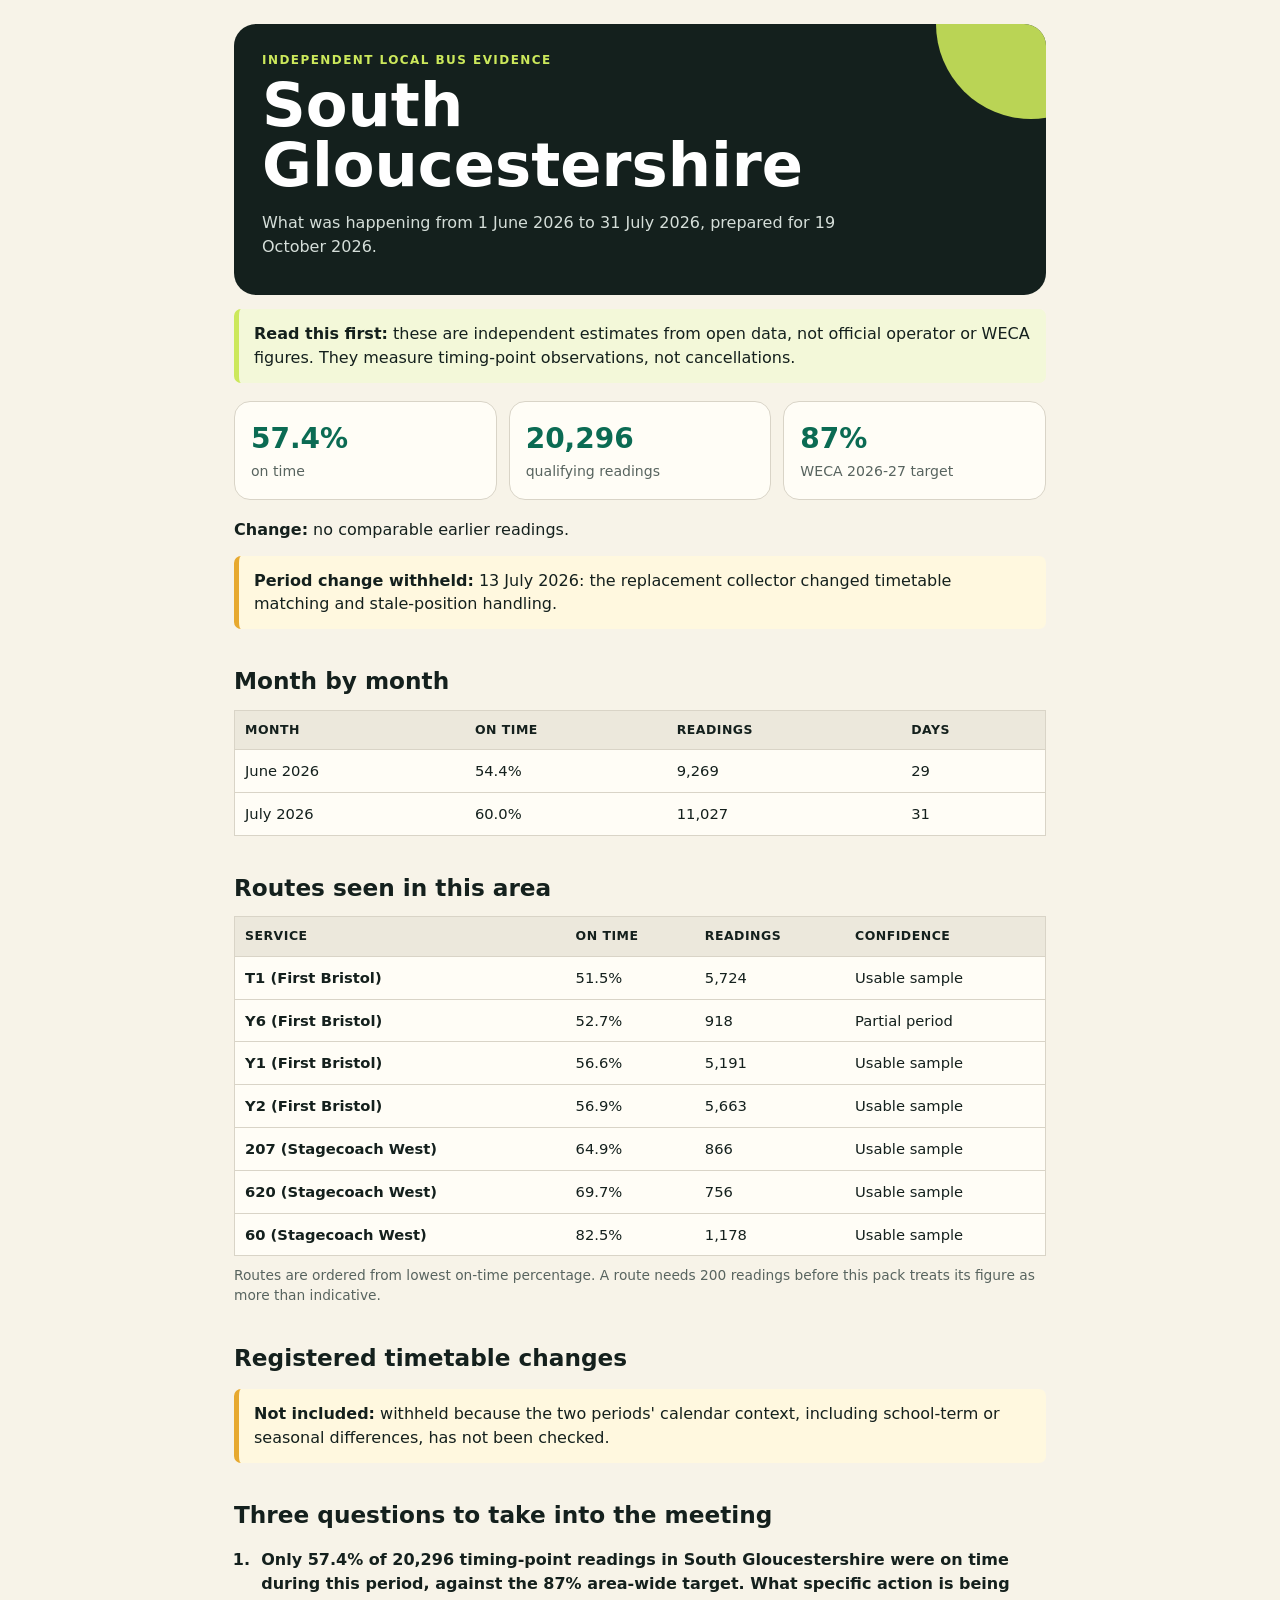
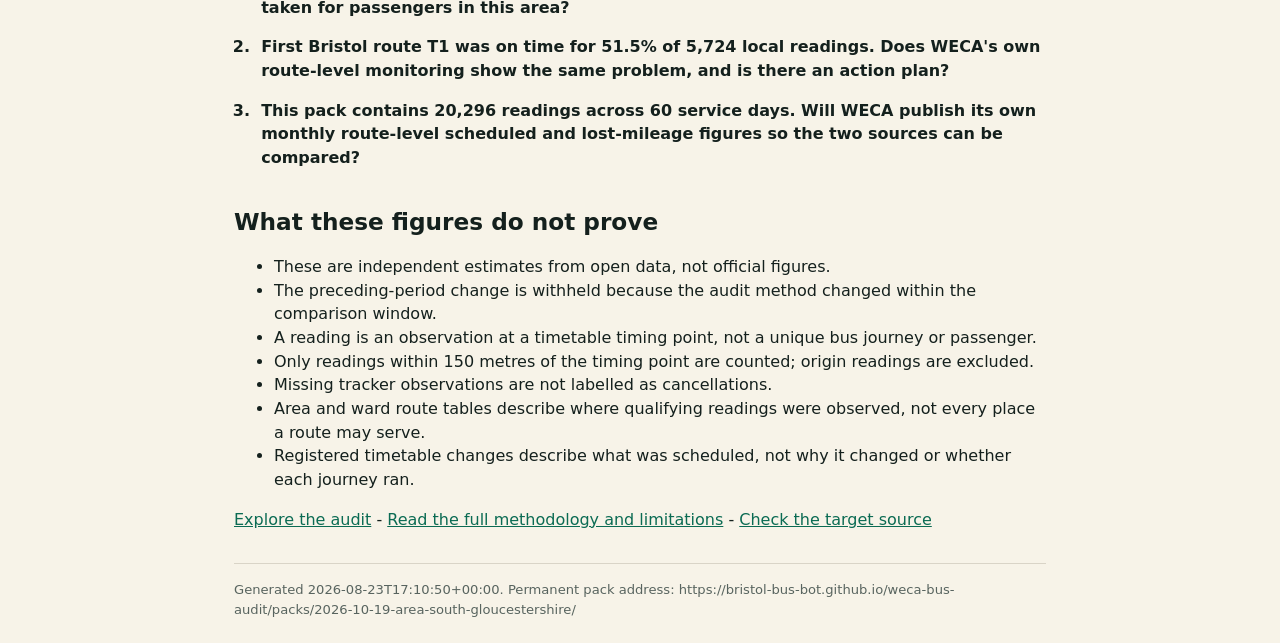
==== docs/packs/2026-10-19-area-south-gloucestershire/index.html @ 87310a8c "Data update 2026-08-23T17:13Z" ====
<!doctype html>
<html lang="en"><head><meta charset="utf-8">
<meta name="viewport" content="width=device-width,initial-scale=1">
<title>Local bus evidence - South Gloucestershire</title>
<style>
:root{--ink:#14201d;--muted:#58645f;--paper:#f7f3e8;--card:#fffdf6;--green:#0b6b53;--lime:#cce85b;--amber:#e7a92f;--red:#b73a3a;--line:#d9d4c7}
*{box-sizing:border-box} body{margin:0;background:var(--paper);color:var(--ink);font:16px/1.48 system-ui,-apple-system,Segoe UI,sans-serif}
main{max-width:860px;margin:auto;padding:24px} header{background:var(--ink);color:white;padding:28px;border-radius:22px;position:relative;overflow:hidden}
header:after{content:"";position:absolute;width:190px;height:190px;border-radius:50%;background:var(--lime);right:-80px;top:-95px;opacity:.9}
.eyebrow{text-transform:uppercase;letter-spacing:.12em;font-size:.75rem;color:var(--lime);font-weight:800} h1{font-size:clamp(2rem,8vw,3.8rem);line-height:.98;margin:.4rem 0 1rem;max-width:650px}
h2{margin:2.2rem 0 .7rem;font-size:1.45rem} p{margin:.55rem 0} .period{color:#d5ded9;max-width:620px} .cards{display:grid;grid-template-columns:repeat(3,1fr);gap:12px;margin:18px 0}
.card{background:var(--card);border:1px solid var(--line);border-radius:16px;padding:16px} .card b{display:block;font-size:1.75rem;color:var(--green)} .card span{color:var(--muted);font-size:.88rem}
.callout,.withheld{border-left:5px solid var(--amber);background:#fff8df;padding:13px 15px;border-radius:7px;margin:14px 0} .callout{border-color:var(--lime);background:#f3f8d9}
table{width:100%;border-collapse:collapse;background:var(--card);border:1px solid var(--line);font-size:.92rem} th,td{text-align:left;padding:10px;border-bottom:1px solid var(--line)} th{background:#ece8dc;font-size:.78rem;text-transform:uppercase;letter-spacing:.04em}
ol.questions{padding-left:1.35rem} ol.questions li{margin:0 0 1rem;padding-left:.35rem;font-weight:650} .note,.small{font-size:.86rem;color:var(--muted)} .links a{color:var(--green)} footer{border-top:1px solid var(--line);margin-top:2rem;padding-top:1rem;color:var(--muted);font-size:.82rem}
@media(max-width:620px){main{padding:12px}header{padding:22px;border-radius:16px}.cards{grid-template-columns:1fr}table{font-size:.82rem}th,td{padding:8px 6px}}
@media print{body{background:white}main{max-width:none;padding:0}header{border-radius:0}.card,table{break-inside:avoid}a{color:inherit}}
</style></head><body><main>
<header><div class="eyebrow">Independent local bus evidence</div>
<h1>South Gloucestershire</h1>
<p class="period">What was happening from 1 June 2026 to 31 July 2026, prepared for 19 October 2026.</p></header>
<div class="callout"><strong>Read this first:</strong> these are independent estimates from open data, not official operator or WECA figures. They measure timing-point observations, not cancellations.</div>
<section class="cards"><div class="card"><b>57.4%</b><span>on time</span></div>
<div class="card"><b>20,296</b><span>qualifying readings</span></div>
<div class="card"><b>87%</b><span>WECA 2026-27 target</span></div></section>

<p><strong>Change:</strong> no comparable earlier readings.</p>
<p class="withheld"><strong>Period change withheld:</strong> 13 July 2026: the replacement collector changed timetable matching and stale-position handling.</p>
<h2>Month by month</h2><table><thead><tr><th>Month</th><th>On time</th><th>Readings</th><th>Days</th></tr></thead><tbody><tr><td>June 2026</td><td>54.4%</td><td>9,269</td><td>29</td></tr><tr><td>July 2026</td><td>60.0%</td><td>11,027</td><td>31</td></tr></tbody></table>
<h2>Routes seen in this area</h2><table><thead><tr><th>Service</th><th>On time</th><th>Readings</th><th>Confidence</th></tr></thead><tbody><tr><td><strong>T1 (First Bristol)</strong></td><td>51.5%</td><td>5,724</td><td>Usable sample</td></tr><tr><td><strong>Y6 (First Bristol)</strong></td><td>52.7%</td><td>918</td><td>Partial period</td></tr><tr><td><strong>Y1 (First Bristol)</strong></td><td>56.6%</td><td>5,191</td><td>Usable sample</td></tr><tr><td><strong>Y2 (First Bristol)</strong></td><td>56.9%</td><td>5,663</td><td>Usable sample</td></tr><tr><td><strong>207 (Stagecoach West)</strong></td><td>64.9%</td><td>866</td><td>Usable sample</td></tr><tr><td><strong>620 (Stagecoach West)</strong></td><td>69.7%</td><td>756</td><td>Usable sample</td></tr><tr><td><strong>60 (Stagecoach West)</strong></td><td>82.5%</td><td>1,178</td><td>Usable sample</td></tr></tbody></table>
<p class="note">Routes are ordered from lowest on-time percentage. A route needs 200 readings before this pack treats its figure as more than indicative.</p>
<h2>Registered timetable changes</h2><p class="withheld"><strong>Not included:</strong> withheld because the two periods&#x27; calendar context, including school-term or seasonal differences, has not been checked.</p>
<h2>Three questions to take into the meeting</h2><ol class="questions"><li>Only 57.4% of 20,296 timing-point readings in South Gloucestershire were on time during this period, against the 87% area-wide target. What specific action is being taken for passengers in this area?</li><li>First Bristol route T1 was on time for 51.5% of 5,724 local readings. Does WECA&#x27;s own route-level monitoring show the same problem, and is there an action plan?</li><li>This pack contains 20,296 readings across 60 service days. Will WECA publish its own monthly route-level scheduled and lost-mileage figures so the two sources can be compared?</li></ol>
<h2>What these figures do not prove</h2><ul><li>These are independent estimates from open data, not official figures.</li><li>The preceding-period change is withheld because the audit method changed within the comparison window.</li><li>A reading is an observation at a timetable timing point, not a unique bus journey or passenger.</li><li>Only readings within 150 metres of the timing point are counted; origin readings are excluded.</li><li>Missing tracker observations are not labelled as cancellations.</li><li>Area and ward route tables describe where qualifying readings were observed, not every place a route may serve.</li><li>Registered timetable changes describe what was scheduled, not why it changed or whether each journey ran.</li></ul>
<p class="links"><a href="https://bristol-bus-bot.github.io/weca-bus-audit/">Explore the audit</a> - <a href="https://github.com/bristol-bus-bot/weca-bus-audit/blob/main/AUDIT_METHODOLOGY.md">Read the full methodology and limitations</a> - <a href="https://www.westofengland-ca.gov.uk/wp-content/uploads/2025/07/West-of-England-EP-Scheme-V7.0-July-2025.pdf">Check the target source</a></p>
<footer>Generated 2026-08-23T17:10:50+00:00. Permanent pack address: https://bristol-bus-bot.github.io/weca-bus-audit/packs/2026-10-19-area-south-gloucestershire/</footer>
</main></body></html>
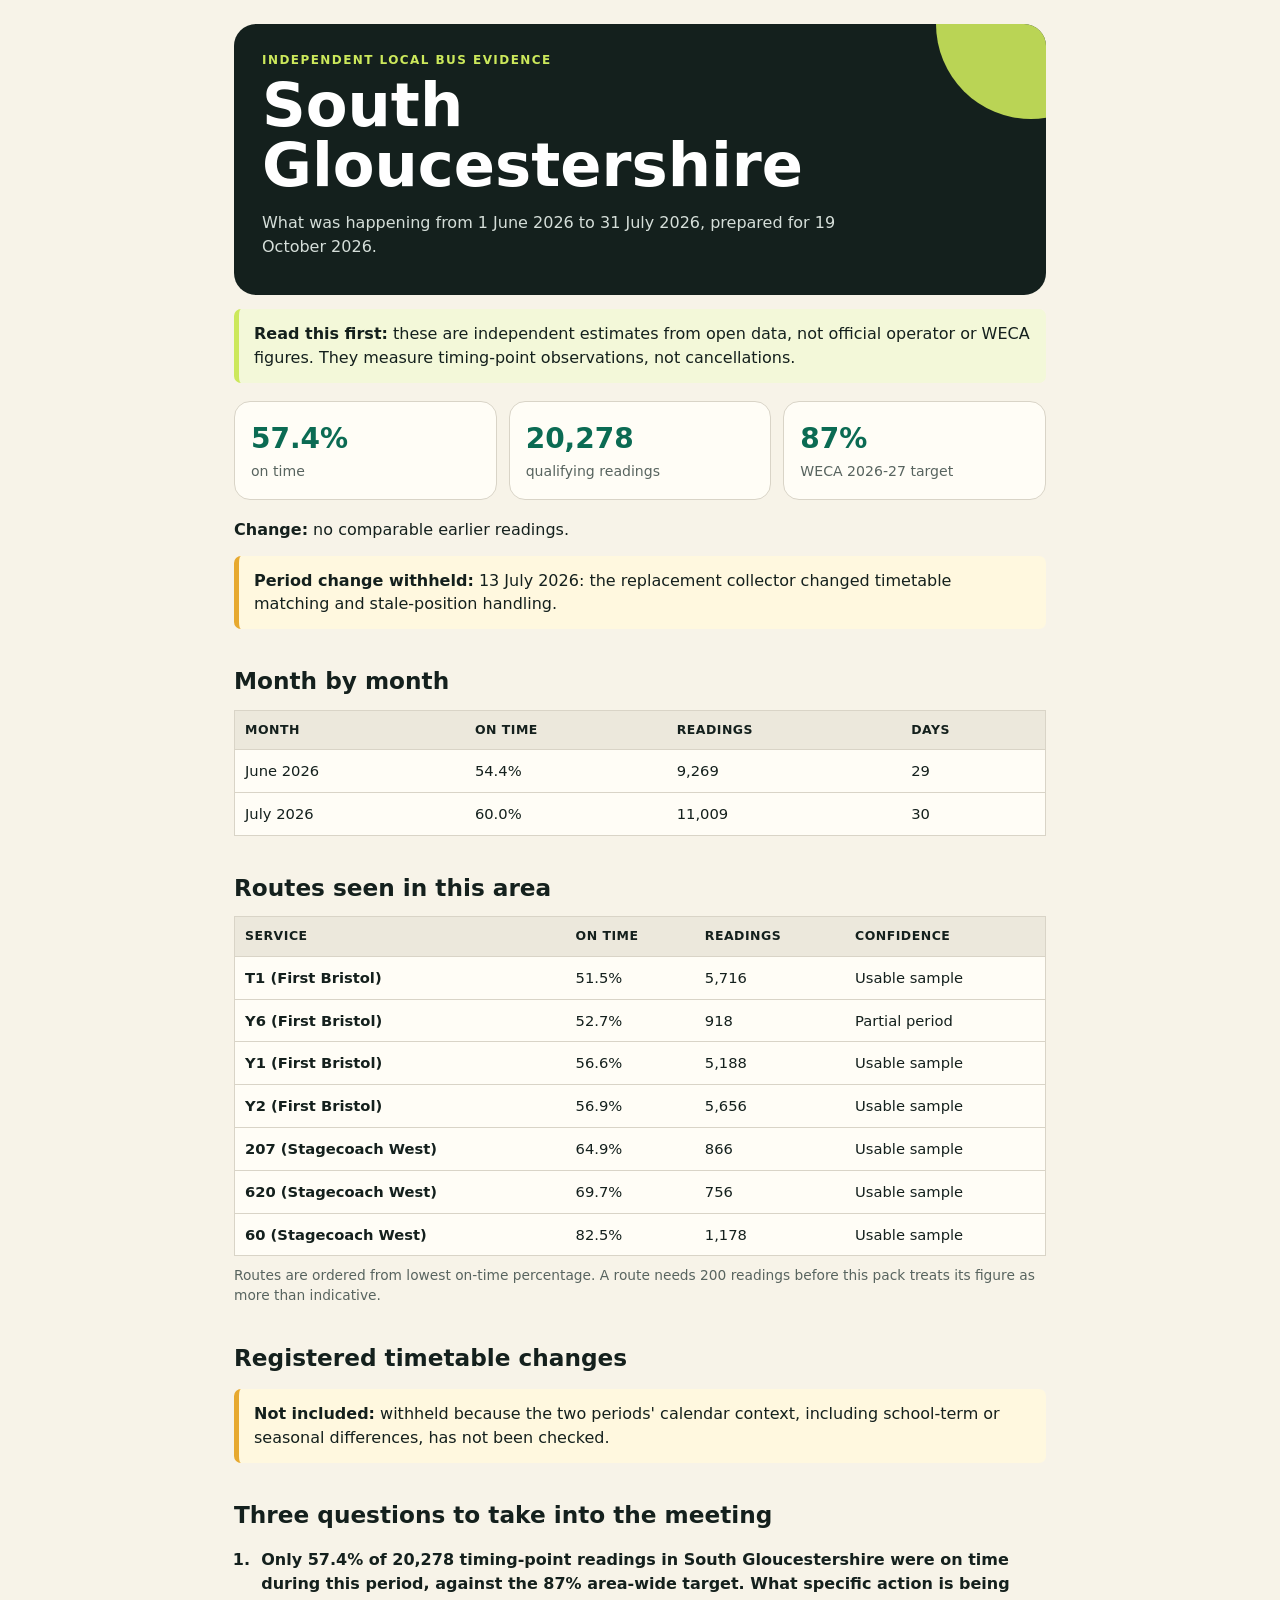
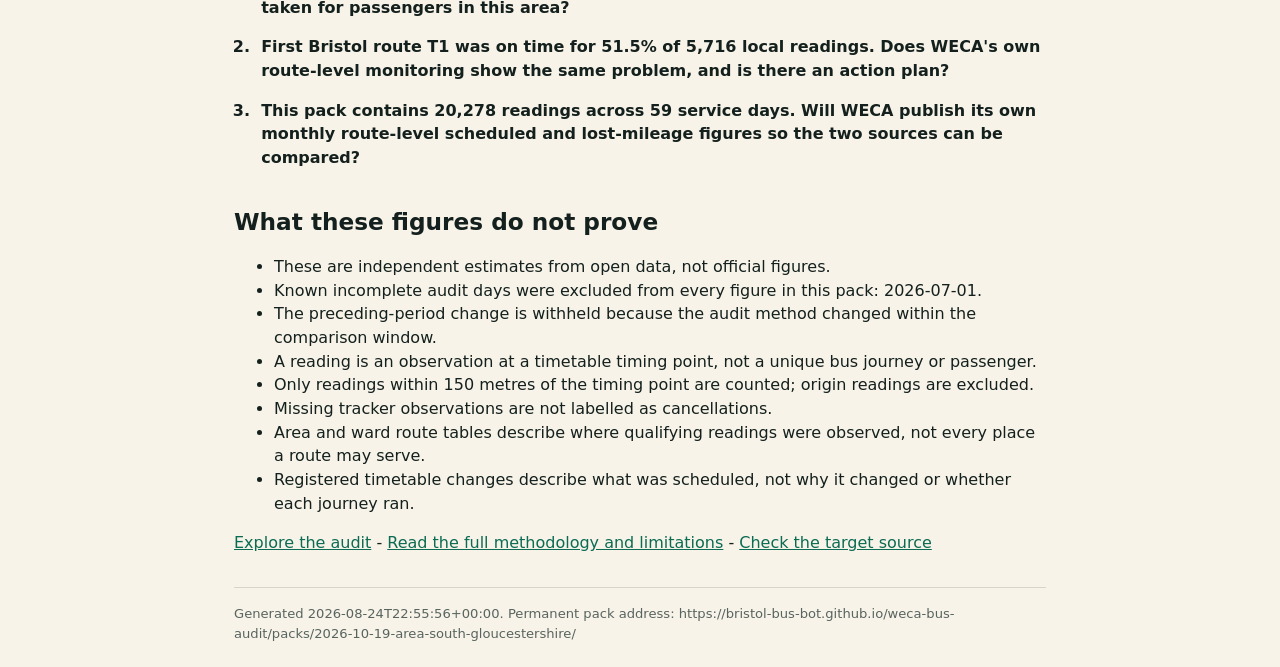
==== commit 52e07482: "Data update 2026-08-24T22:56Z" ====
--- a/docs/packs/2026-10-19-area-south-gloucestershire/index.html
+++ b/docs/packs/2026-10-19-area-south-gloucestershire/index.html
@@ -21,17 +21,17 @@
 <p class="period">What was happening from 1 June 2026 to 31 July 2026, prepared for 19 October 2026.</p></header>
 <div class="callout"><strong>Read this first:</strong> these are independent estimates from open data, not official operator or WECA figures. They measure timing-point observations, not cancellations.</div>
 <section class="cards"><div class="card"><b>57.4%</b><span>on time</span></div>
-<div class="card"><b>20,296</b><span>qualifying readings</span></div>
+<div class="card"><b>20,278</b><span>qualifying readings</span></div>
 <div class="card"><b>87%</b><span>WECA 2026-27 target</span></div></section>
 
 <p><strong>Change:</strong> no comparable earlier readings.</p>
 <p class="withheld"><strong>Period change withheld:</strong> 13 July 2026: the replacement collector changed timetable matching and stale-position handling.</p>
-<h2>Month by month</h2><table><thead><tr><th>Month</th><th>On time</th><th>Readings</th><th>Days</th></tr></thead><tbody><tr><td>June 2026</td><td>54.4%</td><td>9,269</td><td>29</td></tr><tr><td>July 2026</td><td>60.0%</td><td>11,027</td><td>31</td></tr></tbody></table>
-<h2>Routes seen in this area</h2><table><thead><tr><th>Service</th><th>On time</th><th>Readings</th><th>Confidence</th></tr></thead><tbody><tr><td><strong>T1 (First Bristol)</strong></td><td>51.5%</td><td>5,724</td><td>Usable sample</td></tr><tr><td><strong>Y6 (First Bristol)</strong></td><td>52.7%</td><td>918</td><td>Partial period</td></tr><tr><td><strong>Y1 (First Bristol)</strong></td><td>56.6%</td><td>5,191</td><td>Usable sample</td></tr><tr><td><strong>Y2 (First Bristol)</strong></td><td>56.9%</td><td>5,663</td><td>Usable sample</td></tr><tr><td><strong>207 (Stagecoach West)</strong></td><td>64.9%</td><td>866</td><td>Usable sample</td></tr><tr><td><strong>620 (Stagecoach West)</strong></td><td>69.7%</td><td>756</td><td>Usable sample</td></tr><tr><td><strong>60 (Stagecoach West)</strong></td><td>82.5%</td><td>1,178</td><td>Usable sample</td></tr></tbody></table>
+<h2>Month by month</h2><table><thead><tr><th>Month</th><th>On time</th><th>Readings</th><th>Days</th></tr></thead><tbody><tr><td>June 2026</td><td>54.4%</td><td>9,269</td><td>29</td></tr><tr><td>July 2026</td><td>60.0%</td><td>11,009</td><td>30</td></tr></tbody></table>
+<h2>Routes seen in this area</h2><table><thead><tr><th>Service</th><th>On time</th><th>Readings</th><th>Confidence</th></tr></thead><tbody><tr><td><strong>T1 (First Bristol)</strong></td><td>51.5%</td><td>5,716</td><td>Usable sample</td></tr><tr><td><strong>Y6 (First Bristol)</strong></td><td>52.7%</td><td>918</td><td>Partial period</td></tr><tr><td><strong>Y1 (First Bristol)</strong></td><td>56.6%</td><td>5,188</td><td>Usable sample</td></tr><tr><td><strong>Y2 (First Bristol)</strong></td><td>56.9%</td><td>5,656</td><td>Usable sample</td></tr><tr><td><strong>207 (Stagecoach West)</strong></td><td>64.9%</td><td>866</td><td>Usable sample</td></tr><tr><td><strong>620 (Stagecoach West)</strong></td><td>69.7%</td><td>756</td><td>Usable sample</td></tr><tr><td><strong>60 (Stagecoach West)</strong></td><td>82.5%</td><td>1,178</td><td>Usable sample</td></tr></tbody></table>
 <p class="note">Routes are ordered from lowest on-time percentage. A route needs 200 readings before this pack treats its figure as more than indicative.</p>
 <h2>Registered timetable changes</h2><p class="withheld"><strong>Not included:</strong> withheld because the two periods&#x27; calendar context, including school-term or seasonal differences, has not been checked.</p>
-<h2>Three questions to take into the meeting</h2><ol class="questions"><li>Only 57.4% of 20,296 timing-point readings in South Gloucestershire were on time during this period, against the 87% area-wide target. What specific action is being taken for passengers in this area?</li><li>First Bristol route T1 was on time for 51.5% of 5,724 local readings. Does WECA&#x27;s own route-level monitoring show the same problem, and is there an action plan?</li><li>This pack contains 20,296 readings across 60 service days. Will WECA publish its own monthly route-level scheduled and lost-mileage figures so the two sources can be compared?</li></ol>
-<h2>What these figures do not prove</h2><ul><li>These are independent estimates from open data, not official figures.</li><li>The preceding-period change is withheld because the audit method changed within the comparison window.</li><li>A reading is an observation at a timetable timing point, not a unique bus journey or passenger.</li><li>Only readings within 150 metres of the timing point are counted; origin readings are excluded.</li><li>Missing tracker observations are not labelled as cancellations.</li><li>Area and ward route tables describe where qualifying readings were observed, not every place a route may serve.</li><li>Registered timetable changes describe what was scheduled, not why it changed or whether each journey ran.</li></ul>
+<h2>Three questions to take into the meeting</h2><ol class="questions"><li>Only 57.4% of 20,278 timing-point readings in South Gloucestershire were on time during this period, against the 87% area-wide target. What specific action is being taken for passengers in this area?</li><li>First Bristol route T1 was on time for 51.5% of 5,716 local readings. Does WECA&#x27;s own route-level monitoring show the same problem, and is there an action plan?</li><li>This pack contains 20,278 readings across 59 service days. Will WECA publish its own monthly route-level scheduled and lost-mileage figures so the two sources can be compared?</li></ol>
+<h2>What these figures do not prove</h2><ul><li>These are independent estimates from open data, not official figures.</li><li>Known incomplete audit days were excluded from every figure in this pack: 2026-07-01.</li><li>The preceding-period change is withheld because the audit method changed within the comparison window.</li><li>A reading is an observation at a timetable timing point, not a unique bus journey or passenger.</li><li>Only readings within 150 metres of the timing point are counted; origin readings are excluded.</li><li>Missing tracker observations are not labelled as cancellations.</li><li>Area and ward route tables describe where qualifying readings were observed, not every place a route may serve.</li><li>Registered timetable changes describe what was scheduled, not why it changed or whether each journey ran.</li></ul>
 <p class="links"><a href="https://bristol-bus-bot.github.io/weca-bus-audit/">Explore the audit</a> - <a href="https://github.com/bristol-bus-bot/weca-bus-audit/blob/main/AUDIT_METHODOLOGY.md">Read the full methodology and limitations</a> - <a href="https://www.westofengland-ca.gov.uk/wp-content/uploads/2025/07/West-of-England-EP-Scheme-V7.0-July-2025.pdf">Check the target source</a></p>
-<footer>Generated 2026-08-23T17:10:50+00:00. Permanent pack address: https://bristol-bus-bot.github.io/weca-bus-audit/packs/2026-10-19-area-south-gloucestershire/</footer>
+<footer>Generated 2026-08-24T22:55:56+00:00. Permanent pack address: https://bristol-bus-bot.github.io/weca-bus-audit/packs/2026-10-19-area-south-gloucestershire/</footer>
 </main></body></html>
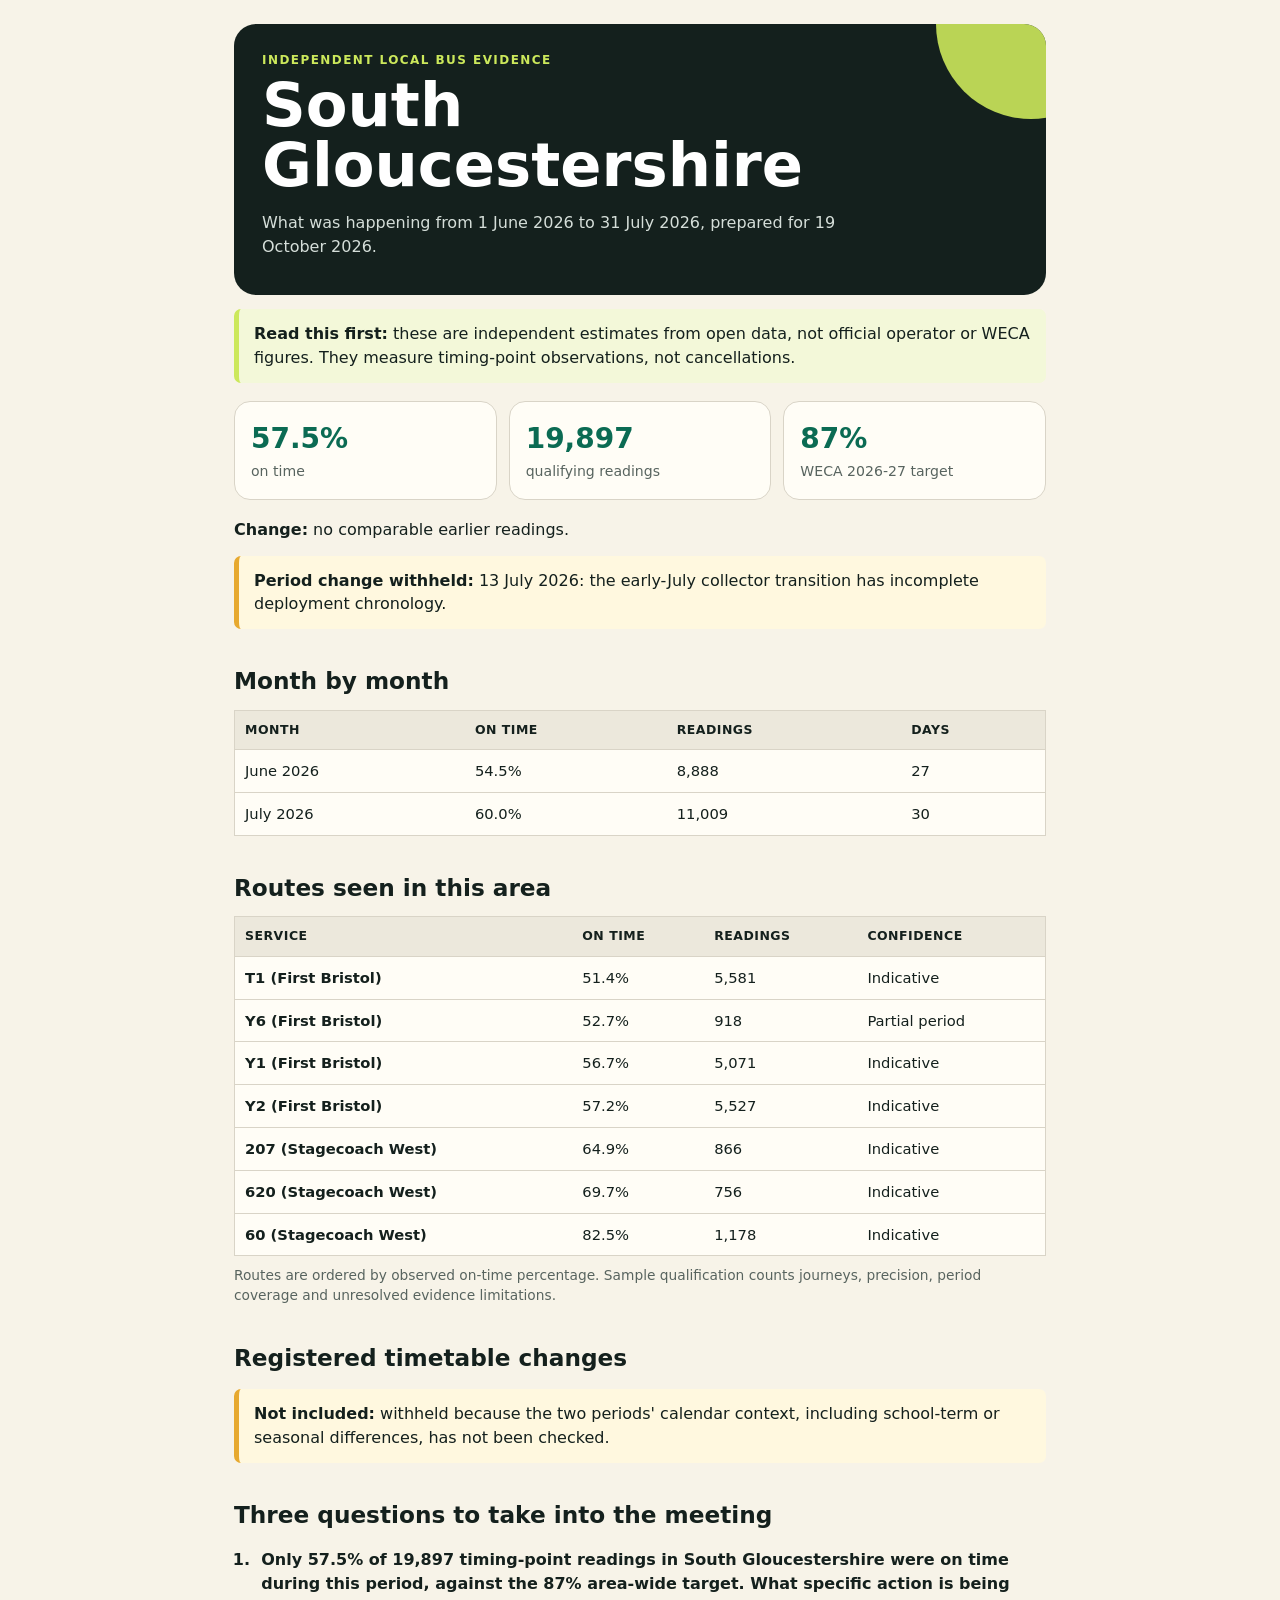
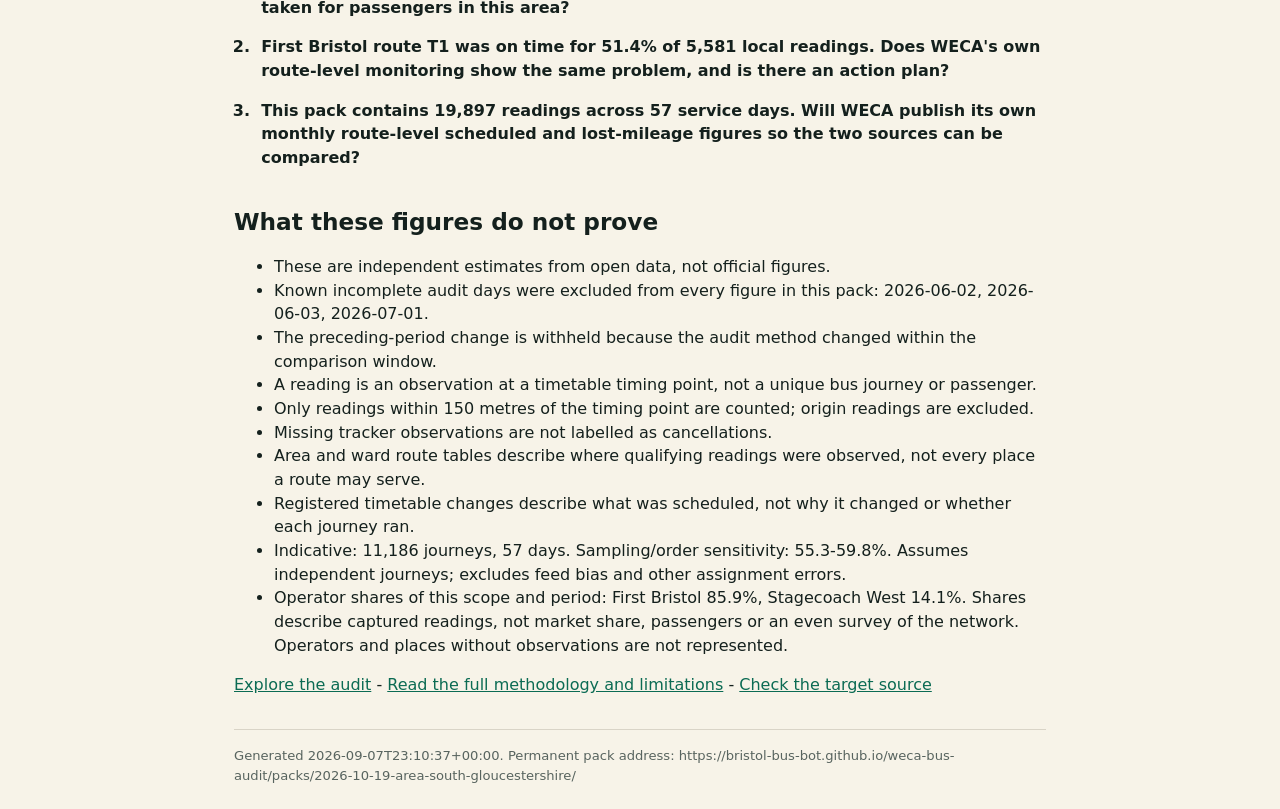
==== commit a1526473: "Data update 2026-09-07T23:13Z" ====
--- a/docs/packs/2026-10-19-area-south-gloucestershire/index.html
+++ b/docs/packs/2026-10-19-area-south-gloucestershire/index.html
@@ -20,18 +20,18 @@
 <h1>South Gloucestershire</h1>
 <p class="period">What was happening from 1 June 2026 to 31 July 2026, prepared for 19 October 2026.</p></header>
 <div class="callout"><strong>Read this first:</strong> these are independent estimates from open data, not official operator or WECA figures. They measure timing-point observations, not cancellations.</div>
-<section class="cards"><div class="card"><b>57.4%</b><span>on time</span></div>
-<div class="card"><b>20,278</b><span>qualifying readings</span></div>
+<section class="cards"><div class="card"><b>57.5%</b><span>on time</span></div>
+<div class="card"><b>19,897</b><span>qualifying readings</span></div>
 <div class="card"><b>87%</b><span>WECA 2026-27 target</span></div></section>
 
 <p><strong>Change:</strong> no comparable earlier readings.</p>
-<p class="withheld"><strong>Period change withheld:</strong> 13 July 2026: the replacement collector changed timetable matching and stale-position handling.</p>
-<h2>Month by month</h2><table><thead><tr><th>Month</th><th>On time</th><th>Readings</th><th>Days</th></tr></thead><tbody><tr><td>June 2026</td><td>54.4%</td><td>9,269</td><td>29</td></tr><tr><td>July 2026</td><td>60.0%</td><td>11,009</td><td>30</td></tr></tbody></table>
-<h2>Routes seen in this area</h2><table><thead><tr><th>Service</th><th>On time</th><th>Readings</th><th>Confidence</th></tr></thead><tbody><tr><td><strong>T1 (First Bristol)</strong></td><td>51.5%</td><td>5,716</td><td>Usable sample</td></tr><tr><td><strong>Y6 (First Bristol)</strong></td><td>52.7%</td><td>918</td><td>Partial period</td></tr><tr><td><strong>Y1 (First Bristol)</strong></td><td>56.6%</td><td>5,188</td><td>Usable sample</td></tr><tr><td><strong>Y2 (First Bristol)</strong></td><td>56.9%</td><td>5,656</td><td>Usable sample</td></tr><tr><td><strong>207 (Stagecoach West)</strong></td><td>64.9%</td><td>866</td><td>Usable sample</td></tr><tr><td><strong>620 (Stagecoach West)</strong></td><td>69.7%</td><td>756</td><td>Usable sample</td></tr><tr><td><strong>60 (Stagecoach West)</strong></td><td>82.5%</td><td>1,178</td><td>Usable sample</td></tr></tbody></table>
-<p class="note">Routes are ordered from lowest on-time percentage. A route needs 200 readings before this pack treats its figure as more than indicative.</p>
+<p class="withheld"><strong>Period change withheld:</strong> 13 July 2026: the early-July collector transition has incomplete deployment chronology.</p>
+<h2>Month by month</h2><table><thead><tr><th>Month</th><th>On time</th><th>Readings</th><th>Days</th></tr></thead><tbody><tr><td>June 2026</td><td>54.5%</td><td>8,888</td><td>27</td></tr><tr><td>July 2026</td><td>60.0%</td><td>11,009</td><td>30</td></tr></tbody></table>
+<h2>Routes seen in this area</h2><table><thead><tr><th>Service</th><th>On time</th><th>Readings</th><th>Confidence</th></tr></thead><tbody><tr><td><strong>T1 (First Bristol)</strong></td><td>51.4%</td><td>5,581</td><td>Indicative</td></tr><tr><td><strong>Y6 (First Bristol)</strong></td><td>52.7%</td><td>918</td><td>Partial period</td></tr><tr><td><strong>Y1 (First Bristol)</strong></td><td>56.7%</td><td>5,071</td><td>Indicative</td></tr><tr><td><strong>Y2 (First Bristol)</strong></td><td>57.2%</td><td>5,527</td><td>Indicative</td></tr><tr><td><strong>207 (Stagecoach West)</strong></td><td>64.9%</td><td>866</td><td>Indicative</td></tr><tr><td><strong>620 (Stagecoach West)</strong></td><td>69.7%</td><td>756</td><td>Indicative</td></tr><tr><td><strong>60 (Stagecoach West)</strong></td><td>82.5%</td><td>1,178</td><td>Indicative</td></tr></tbody></table>
+<p class="note">Routes are ordered by observed on-time percentage. Sample qualification counts journeys, precision, period coverage and unresolved evidence limitations.</p>
 <h2>Registered timetable changes</h2><p class="withheld"><strong>Not included:</strong> withheld because the two periods&#x27; calendar context, including school-term or seasonal differences, has not been checked.</p>
-<h2>Three questions to take into the meeting</h2><ol class="questions"><li>Only 57.4% of 20,278 timing-point readings in South Gloucestershire were on time during this period, against the 87% area-wide target. What specific action is being taken for passengers in this area?</li><li>First Bristol route T1 was on time for 51.5% of 5,716 local readings. Does WECA&#x27;s own route-level monitoring show the same problem, and is there an action plan?</li><li>This pack contains 20,278 readings across 59 service days. Will WECA publish its own monthly route-level scheduled and lost-mileage figures so the two sources can be compared?</li></ol>
-<h2>What these figures do not prove</h2><ul><li>These are independent estimates from open data, not official figures.</li><li>Known incomplete audit days were excluded from every figure in this pack: 2026-07-01.</li><li>The preceding-period change is withheld because the audit method changed within the comparison window.</li><li>A reading is an observation at a timetable timing point, not a unique bus journey or passenger.</li><li>Only readings within 150 metres of the timing point are counted; origin readings are excluded.</li><li>Missing tracker observations are not labelled as cancellations.</li><li>Area and ward route tables describe where qualifying readings were observed, not every place a route may serve.</li><li>Registered timetable changes describe what was scheduled, not why it changed or whether each journey ran.</li></ul>
+<h2>Three questions to take into the meeting</h2><ol class="questions"><li>Only 57.5% of 19,897 timing-point readings in South Gloucestershire were on time during this period, against the 87% area-wide target. What specific action is being taken for passengers in this area?</li><li>First Bristol route T1 was on time for 51.4% of 5,581 local readings. Does WECA&#x27;s own route-level monitoring show the same problem, and is there an action plan?</li><li>This pack contains 19,897 readings across 57 service days. Will WECA publish its own monthly route-level scheduled and lost-mileage figures so the two sources can be compared?</li></ol>
+<h2>What these figures do not prove</h2><ul><li>These are independent estimates from open data, not official figures.</li><li>Known incomplete audit days were excluded from every figure in this pack: 2026-06-02, 2026-06-03, 2026-07-01.</li><li>The preceding-period change is withheld because the audit method changed within the comparison window.</li><li>A reading is an observation at a timetable timing point, not a unique bus journey or passenger.</li><li>Only readings within 150 metres of the timing point are counted; origin readings are excluded.</li><li>Missing tracker observations are not labelled as cancellations.</li><li>Area and ward route tables describe where qualifying readings were observed, not every place a route may serve.</li><li>Registered timetable changes describe what was scheduled, not why it changed or whether each journey ran.</li><li>Indicative: 11,186 journeys, 57 days. Sampling/order sensitivity: 55.3-59.8%. Assumes independent journeys; excludes feed bias and other assignment errors.</li><li>Operator shares of this scope and period: First Bristol 85.9%, Stagecoach West 14.1%. Shares describe captured readings, not market share, passengers or an even survey of the network. Operators and places without observations are not represented.</li></ul>
 <p class="links"><a href="https://bristol-bus-bot.github.io/weca-bus-audit/">Explore the audit</a> - <a href="https://github.com/bristol-bus-bot/weca-bus-audit/blob/main/AUDIT_METHODOLOGY.md">Read the full methodology and limitations</a> - <a href="https://www.westofengland-ca.gov.uk/wp-content/uploads/2025/07/West-of-England-EP-Scheme-V7.0-July-2025.pdf">Check the target source</a></p>
-<footer>Generated 2026-08-24T22:55:56+00:00. Permanent pack address: https://bristol-bus-bot.github.io/weca-bus-audit/packs/2026-10-19-area-south-gloucestershire/</footer>
+<footer>Generated 2026-09-07T23:10:37+00:00. Permanent pack address: https://bristol-bus-bot.github.io/weca-bus-audit/packs/2026-10-19-area-south-gloucestershire/</footer>
 </main></body></html>
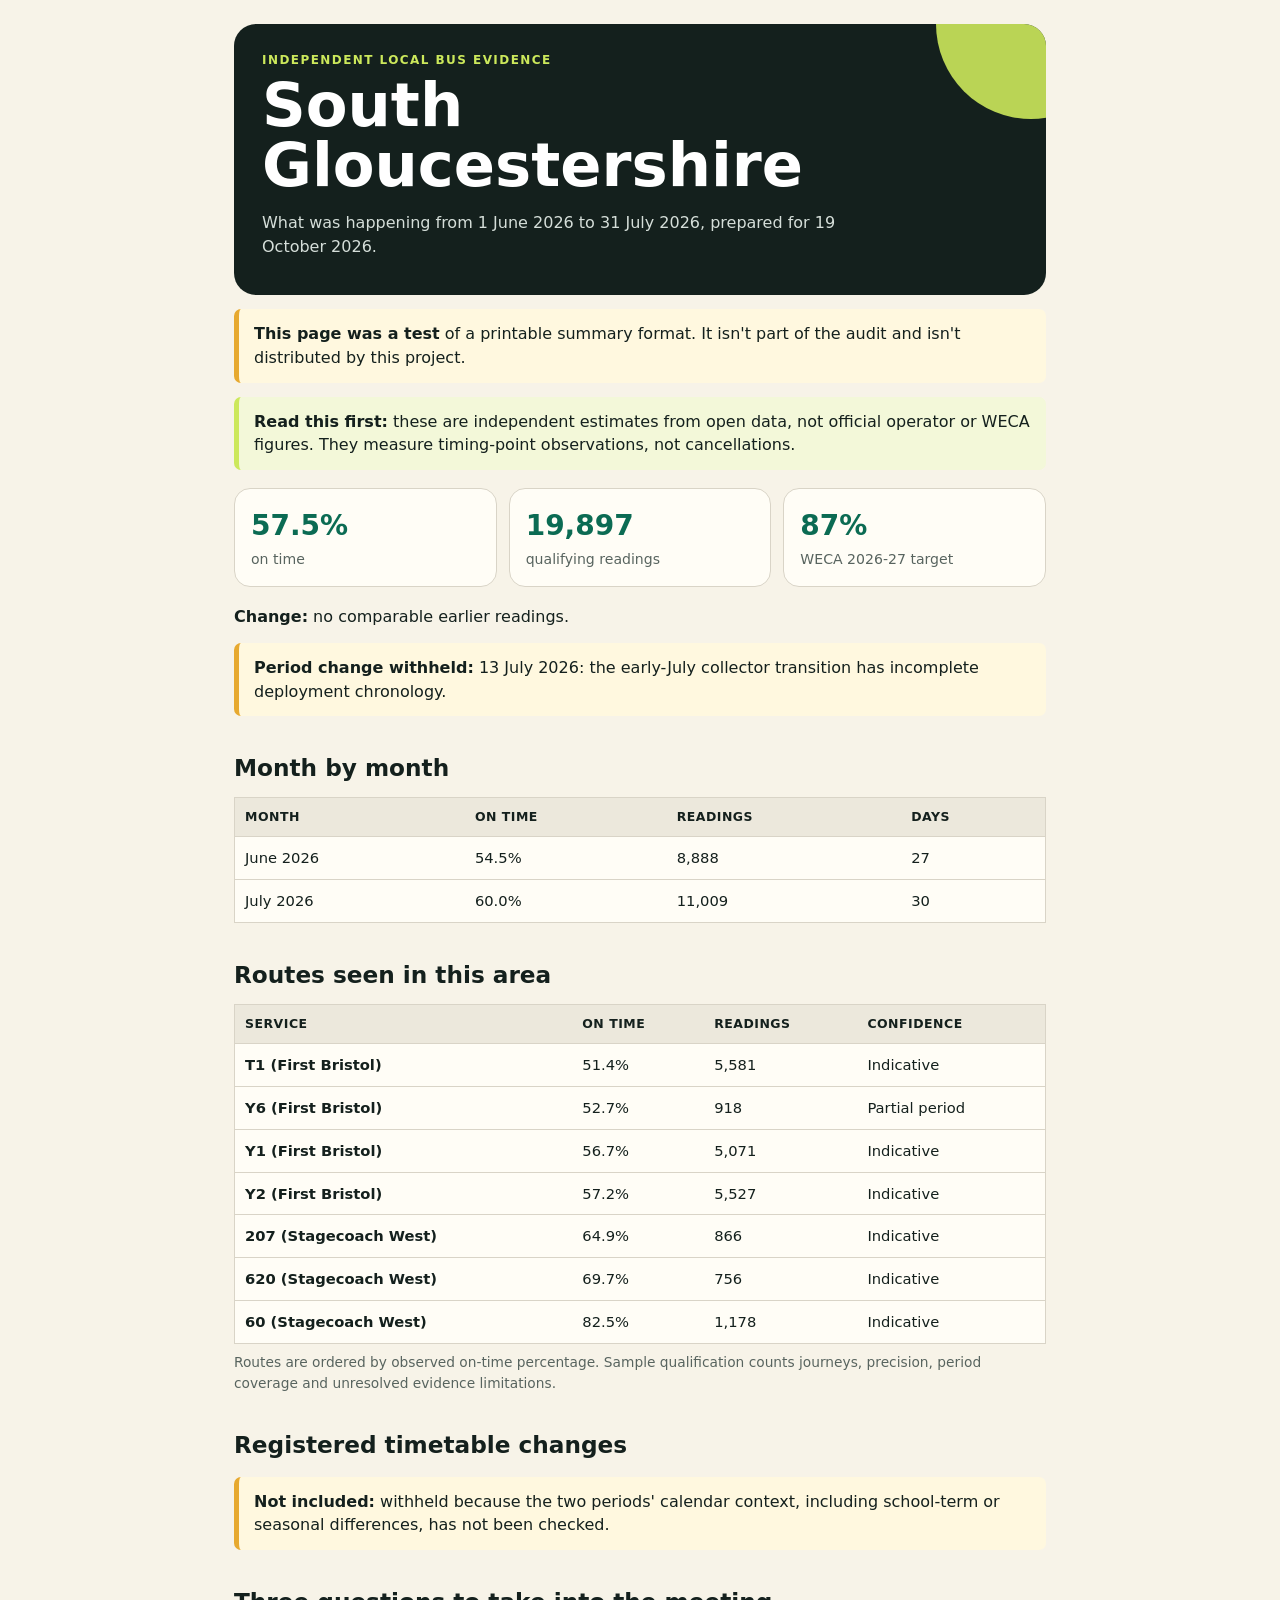
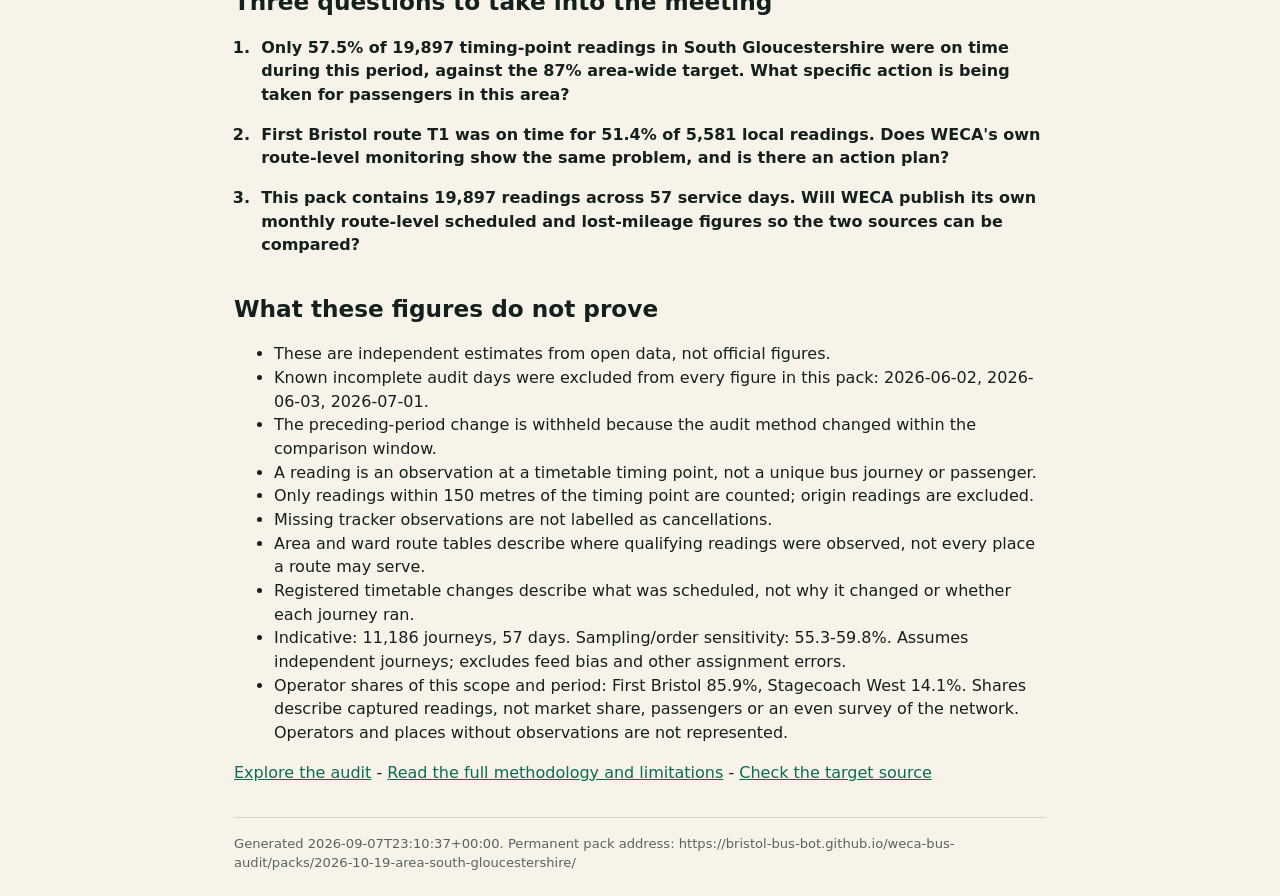
==== commit 6fffafb7: "Data update 2026-11-02T23:57Z" ====
--- a/docs/packs/2026-10-19-area-south-gloucestershire/index.html
+++ b/docs/packs/2026-10-19-area-south-gloucestershire/index.html
@@ -1,6 +1,7 @@
 <!doctype html>
 <html lang="en"><head><meta charset="utf-8">
 <meta name="viewport" content="width=device-width,initial-scale=1">
+<meta name="robots" content="noindex,nofollow">
 <title>Local bus evidence - South Gloucestershire</title>
 <style>
 :root{--ink:#14201d;--muted:#58645f;--paper:#f7f3e8;--card:#fffdf6;--green:#0b6b53;--lime:#cce85b;--amber:#e7a92f;--red:#b73a3a;--line:#d9d4c7}
@@ -19,6 +20,7 @@
 <header><div class="eyebrow">Independent local bus evidence</div>
 <h1>South Gloucestershire</h1>
 <p class="period">What was happening from 1 June 2026 to 31 July 2026, prepared for 19 October 2026.</p></header>
+<div class="withheld"><strong>This page was a test</strong> of a printable summary format. It isn't part of the audit and isn't distributed by this project.</div>
 <div class="callout"><strong>Read this first:</strong> these are independent estimates from open data, not official operator or WECA figures. They measure timing-point observations, not cancellations.</div>
 <section class="cards"><div class="card"><b>57.5%</b><span>on time</span></div>
 <div class="card"><b>19,897</b><span>qualifying readings</span></div>
